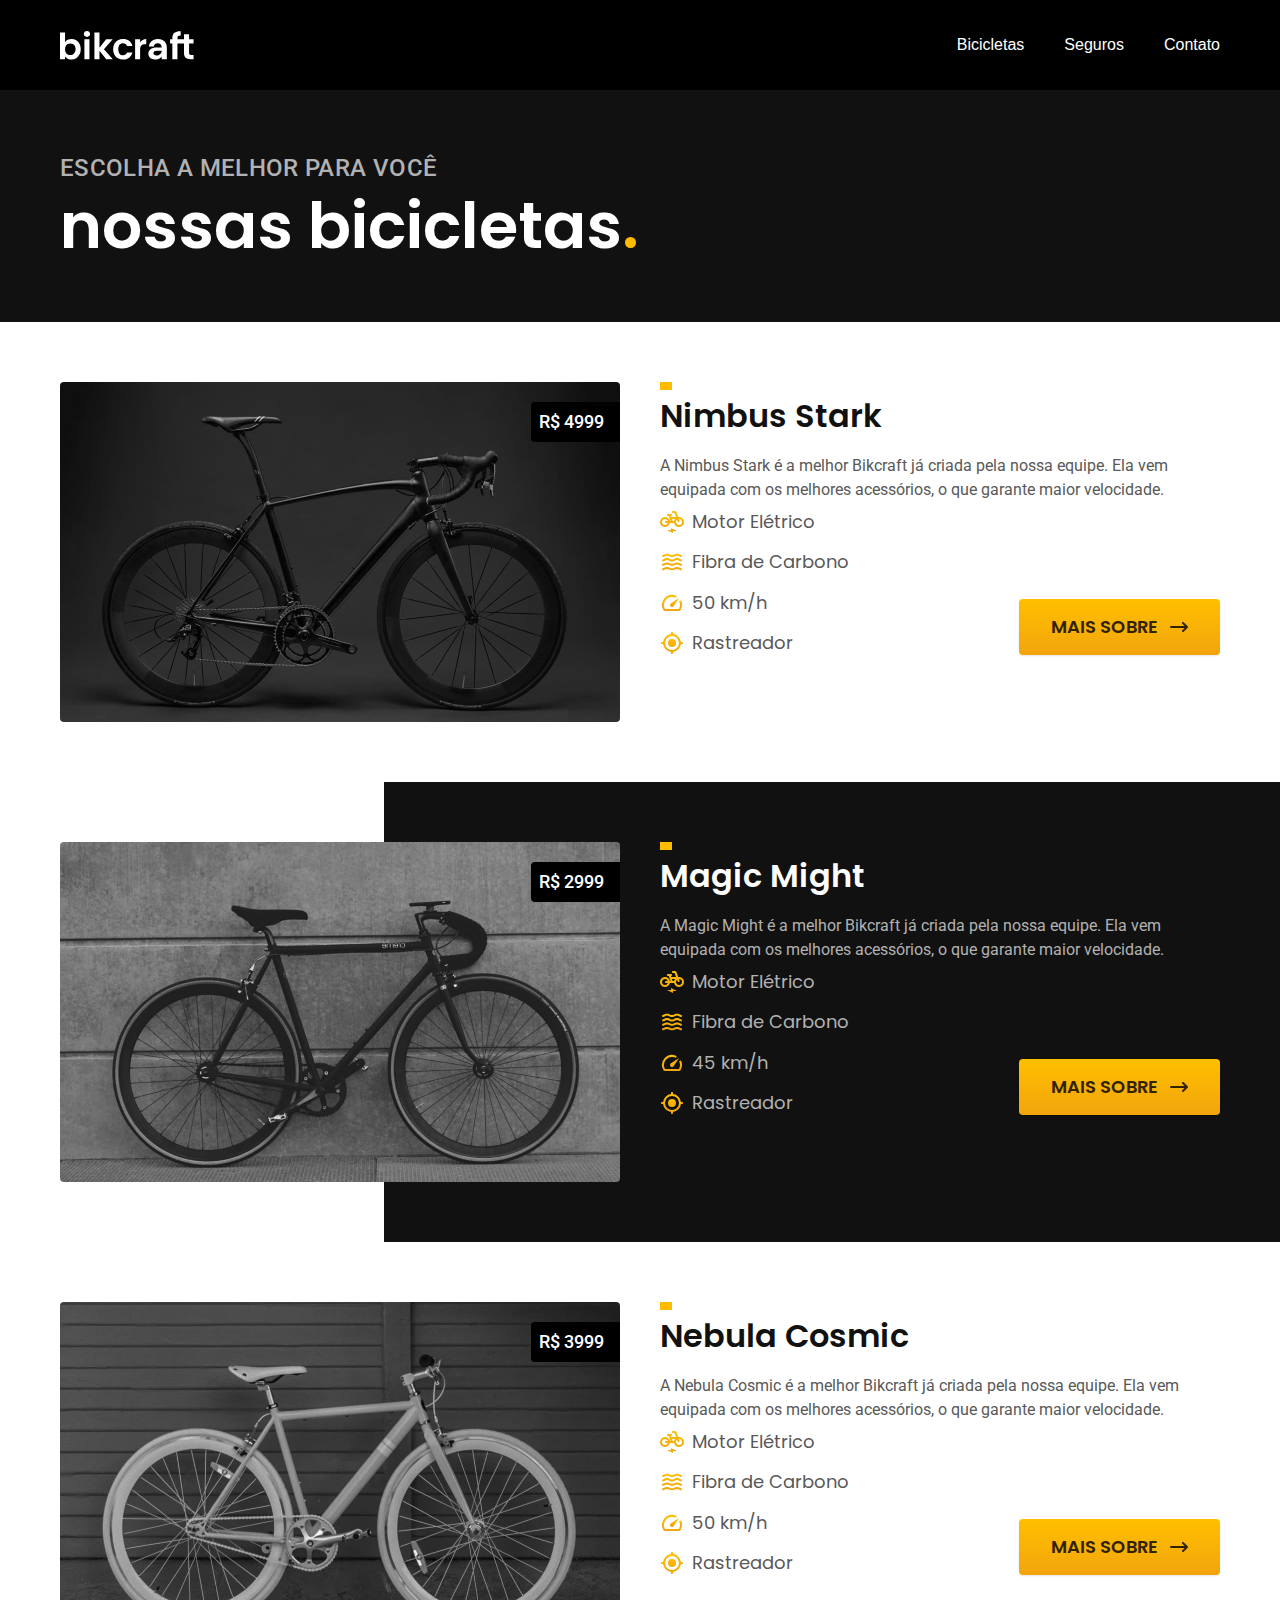
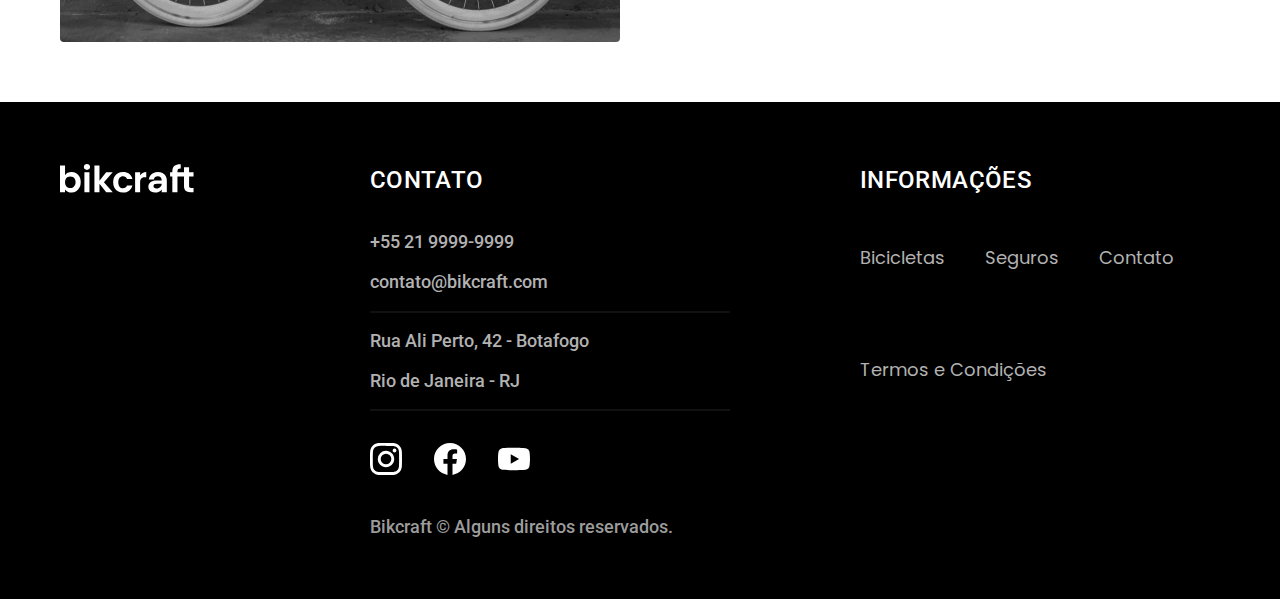
==== bicicletas.html @ cc9fa1a0 "Adição da página bicicletas" ====
<!DOCTYPE html>
<html lang="pt-br">

<head>
  <meta charset="UTF-8">
  <meta name="viewport" content="width=device-width, initial-scale=1.0">
  <title>Bicicletas | Bikcraft</title>
  <meta name="description" content="Termos e condições Bikcraft.">
  <link rel="stylesheet" href="./css/style.css">
  <link rel="stylesheet" href="./css/header.css">

  <link rel="preconnect" href="https://fonts.googleapis.com">
  <link rel="preconnect" href="https://fonts.gstatic.com" crossorigin>
  <link href="https://fonts.googleapis.com/css2?family=Merriweather:ital,wght@1,900&family=Poppins:wght@400;600&family=Roboto:wght@400;500&display=swap" rel="stylesheet">
</head>

<body id="bicicletas">

  <header class="header-bg">
    <div class="header container">
      <a href="./">
        <img src="./img/bikcraft.svg" alt="bikcraft logo">
      </a>
      <nav aria-label="primaria">
        <ul class="header-menu cor-0 font-1m">
          <li><a href="./bicicletas.html">Bicicletas</a></li>
          <li><a href="./seguros.html">Seguros</a></li>
          <li><a href="./contato.html">Contato</a></li>
        </ul>
      </nav>
    </div>
  </header>

  <main>
    <div class="titulo-bg">
      <div class="titulo container">
        <p class="font-2-l-b cor-5">Escolha a melhor para você</p>
        <h1 class="font-1-xxl cor-0">nossas bicicletas<span class="cor-p1">.</span></h1>
      </div>
    </div>

    <div class="bicicletas container">
      <div class="bicicletas-imagem">
        <img src="./img/bicicletas/nimbus.jpg" alt="Bicicleta preta">
        <span class="font-2-m cor-0">R$ 4999</span>
      </div>
      <div class="bicicletas-conteudo">
        <h2 class="font-1-xl">Nimbus Stark</h2>
        <p class="font-2-s cor-8">A Nimbus Stark é a melhor Bikcraft já criada pela nossa equipe. Ela vem equipada com os melhores acessórios, o que garante maior velocidade.</p>
        <ul class="font-1-m cor-8">
          <li>
            <img src="./img/icones/eletrica.svg" alt="">
            Motor Elétrico
          </li>
          <li>
            <img src="./img/icones/carbono.svg" alt="">
            Fibra de Carbono
          </li>
          <li>
            <img src="./img/icones/velocidade.svg" alt="">
            50 km/h
          </li>
          <li>
            <img src="./img/icones/rastreador.svg" alt="">
            Rastreador
          </li>
        </ul>
        <a class="botao seta" href="./bicicletas/nimbus.html">Mais Sobre</a>
      </div>
    </div>

    <div class="bicicletas-bg">
      <div class="bicicletas container">
        <div class="bicicletas-imagem">
          <img src="./img/bicicletas/magic.jpg" alt="Bicicleta preta">
          <span class="font-2-m cor-0">R$ 2999</span>
        </div>
        <div class="bicicletas-conteudo">
          <h2 class="font-1-xl cor-0">Magic Might</h2>
          <p class="font-2-s cor-5">A Magic Might é a melhor Bikcraft já criada pela nossa equipe. Ela vem equipada com os melhores acessórios, o que garante maior velocidade.</p>
          <ul class="font-1-m cor-5">
            <li>
              <img src="./img/icones/eletrica.svg" alt="">
              Motor Elétrico
            </li>
            <li>
              <img src="./img/icones/carbono.svg" alt="">
              Fibra de Carbono
            </li>
            <li>
              <img src="./img/icones/velocidade.svg" alt="">
              45 km/h
            </li>
            <li>
              <img src="./img/icones/rastreador.svg" alt="">
              Rastreador
            </li>
          </ul>
          <a class="botao seta" href="./bicicletas/magic.html">Mais Sobre</a>
        </div>
      </div>
    </div>

    <div class="bicicletas container">
      <div class="bicicletas-imagem">
        <img src="./img/bicicletas/nebula.jpg" alt="Bicicleta preta">
        <span class="font-2-m cor-0">R$ 3999</span>
      </div>
      <div class="bicicletas-conteudo">
        <h2 class="font-1-xl">Nebula Cosmic</h2>
        <p class="font-2-s cor-8">A Nebula Cosmic é a melhor Bikcraft já criada pela nossa equipe. Ela vem equipada com os melhores acessórios, o que garante maior velocidade.</p>
        <ul class="font-1-m cor-8">
          <li>
            <img src="./img/icones/eletrica.svg" alt="">
            Motor Elétrico
          </li>
          <li>
            <img src="./img/icones/carbono.svg" alt="">
            Fibra de Carbono
          </li>
          <li>
            <img src="./img/icones/velocidade.svg" alt="">
            50 km/h
          </li>
          <li>
            <img src="./img/icones/rastreador.svg" alt="">
            Rastreador
          </li>
        </ul>
        <a class="botao seta" href="./bicicletas/nebula.html">Mais Sobre</a>
      </div>
    </div>

  </main>

  <footer class="footer-bg">
    <div class="footer container">
      <img src="./img/bikcraft.svg" alt="Bikcraft">
      <div class="footer-contato">
        <h3 class="font-2-l-b cor-0">CONTATO</h3>
        <ul class="font-2-m cor-5">
          <li><a href="tel:+552199999999">+55 21 9999-9999</a></li>
          <li><a href="mailto:contato@bikcraft.com">contato@bikcraft.com</a></li>
          <li>Rua Ali Perto, 42 - Botafogo</li>
          <li>Rio de Janeira - RJ</li>
        </ul>
        <div class="footer-redes">
          <a href="./">
            <img src="./img/redes/instagram.svg" alt="">
          </a>
          <a href="./">
            <img src="./img/redes/facebook.svg" alt="">
          </a>
          <a href="./">
            <img src="./img/redes/youtube.svg" alt="">
          </a>
        </div>

        <p class="footer-copy font-2-m cor-6">Bikcraft © Alguns direitos reservados.</p>
      </div>
      <div class="footer-informacoes">
        <h3 class="font-2-l-b cor-0">informações</h3>
        <nav>
          <ul class="header-menu font-1-m cor-5">
            <li><a href="./bicicletas.html">Bicicletas</a></li>
            <li><a href="./seguros.html">Seguros</a></li>
            <li><a href="./contato.html">Contato</a></li>
            <li><a href="./termos.html">Termos e Condições</a></li>
          </ul>
        </nav>
      </div>
    </div>
  </footer>
</body>


</body>

</html>
---- css/style.css ----
@import "./global/global.css";
@import "./utilidades/tipografia.css";
@import "./utilidades/cores.css";

@import "./global/header.css";
@import "./global/footer.css";

/* Utilidades */
@import "./utilidades/componentes.css";

/* Home */

@import "./home/introducao.css";
@import "./home/tecnologia.css";
@import "./home/parceiros.css";
@import "./home/depoimento.css";

/* Bicicletas */

@import "./bicicletas/bicicletas-lista.css";
@import "./bicicletas/bicicletas.css";

/* Seguros */

@import "./seguros/seguros.css";

/* Termos */

@import "./termos/termos.css";
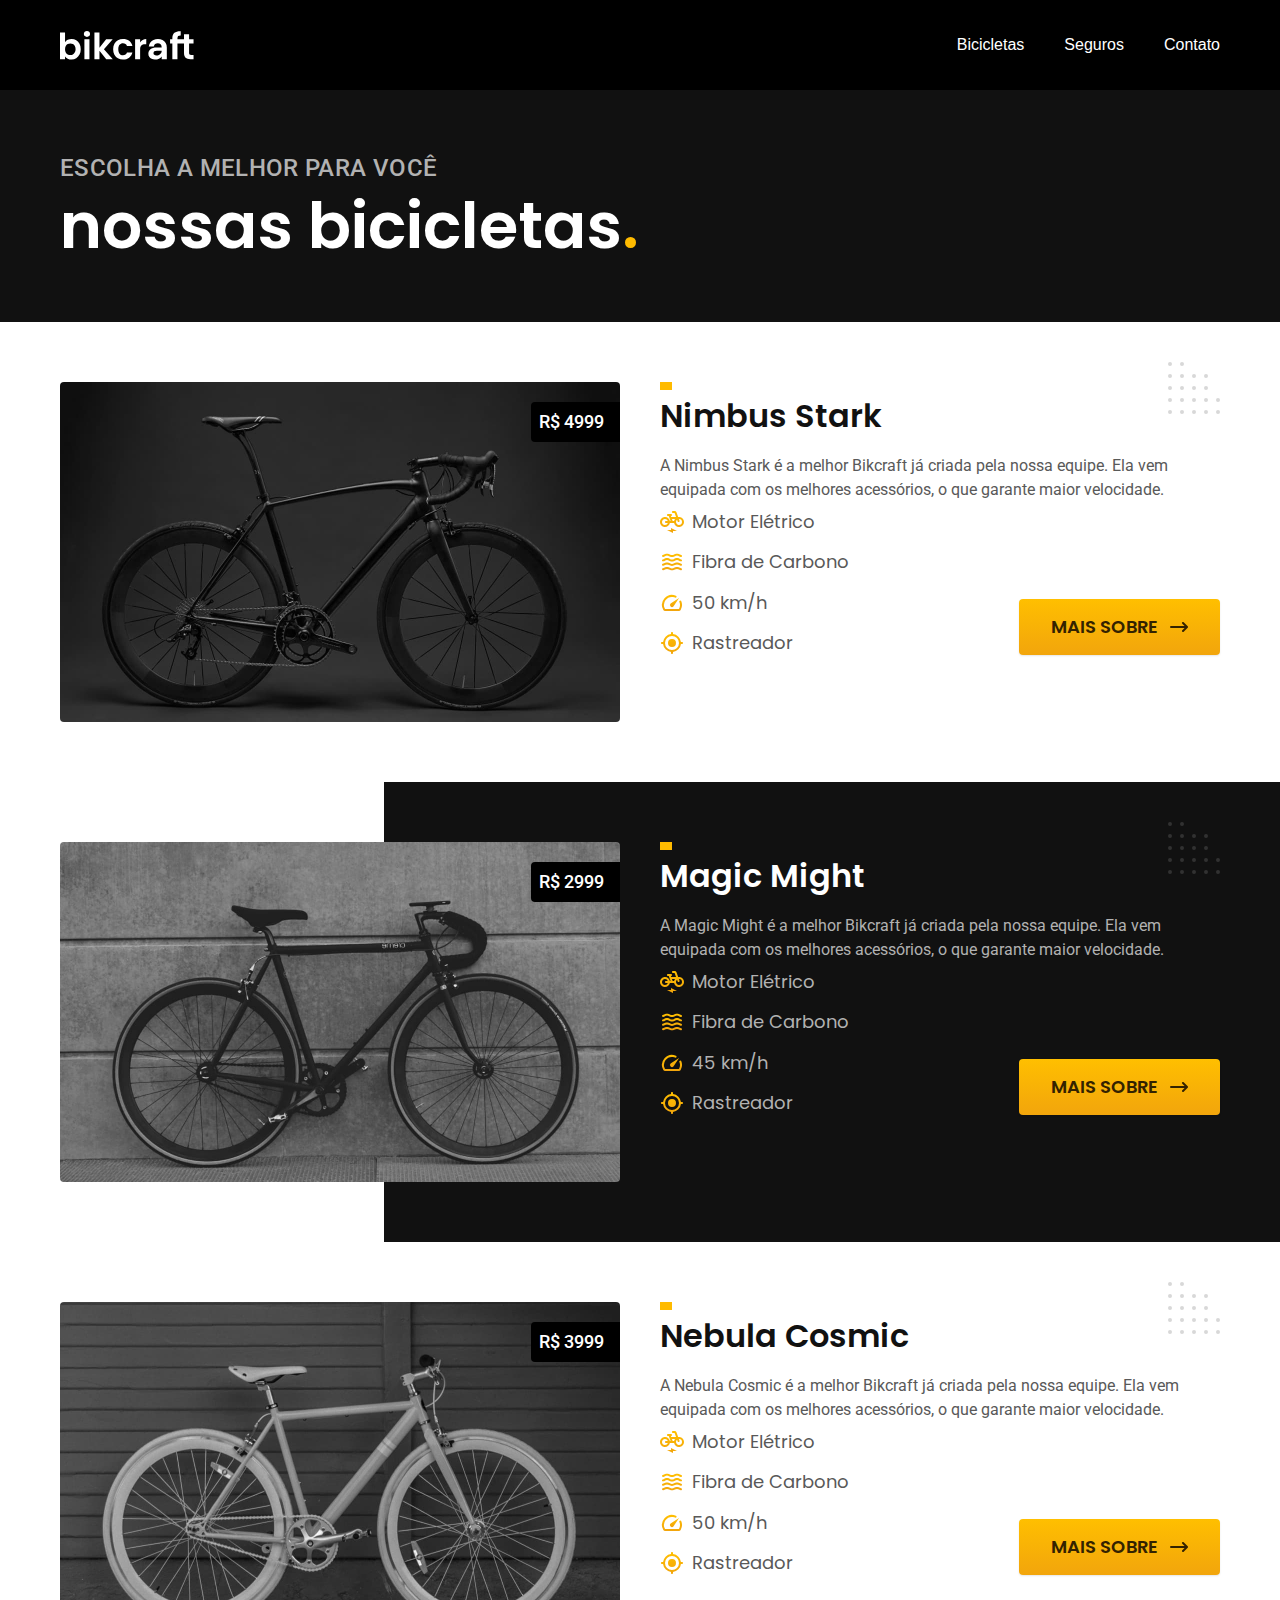
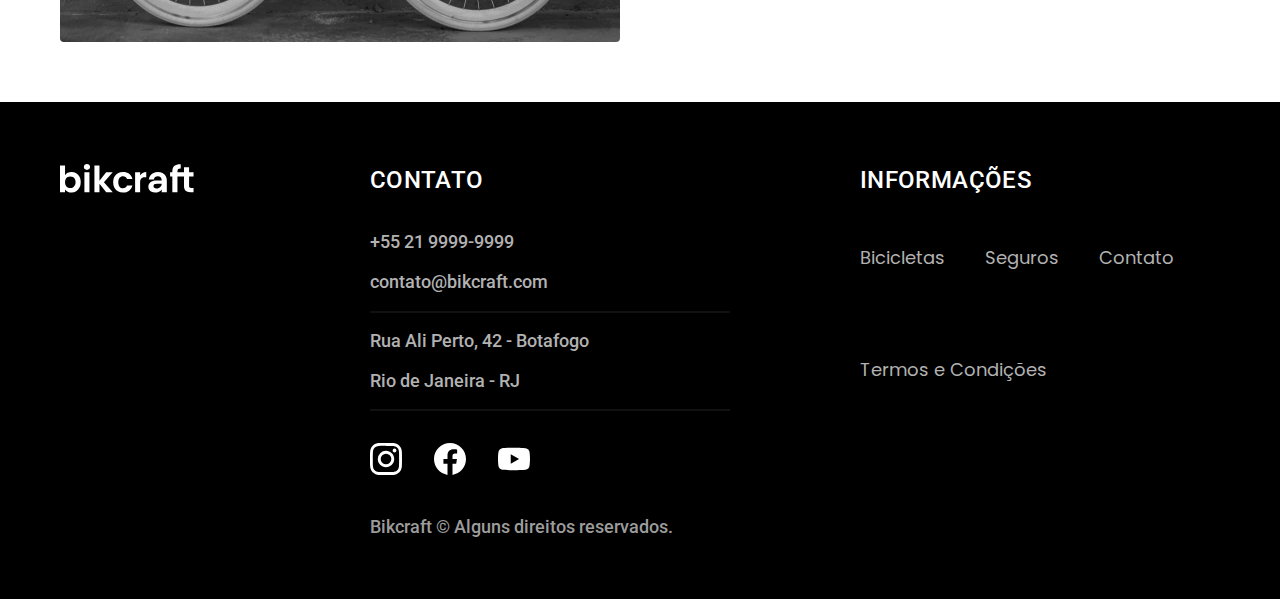
==== commit 79290da4: "Commit final com o site em todas as abas prontas, otimizadas e responsivas." ====
--- a/bicicletas.html
+++ b/bicicletas.html
@@ -6,6 +6,7 @@
   <meta name="viewport" content="width=device-width, initial-scale=1.0">
   <title>Bicicletas | Bikcraft</title>
   <meta name="description" content="Termos e condições Bikcraft.">
+  <link rel="preload" href="./css/style.css" as="style">
   <link rel="stylesheet" href="./css/style.css">
   <link rel="stylesheet" href="./css/header.css">
 
--- a/css/style.css
+++ b/css/style.css
@@ -7,6 +7,7 @@
 
 /* Utilidades */
 @import "./utilidades/componentes.css";
+@import "./utilidades/formulario.css";
 
 /* Home */
 
@@ -20,9 +21,25 @@
 @import "./bicicletas/bicicletas-lista.css";
 @import "./bicicletas/bicicletas.css";
 
+/* Bicicleta */
+
+@import "./bicicleta/bicicleta.css";
+@import "./bicicleta/seguro.css";
+
 /* Seguros */
 
 @import "./seguros/seguros.css";
+@import "./seguros/vantagens.css";
+@import "./seguros/perguntas.css";
+
+/* Contato */
+
+@import "./contato/contato.css";
+@import "./contato/lojas.css";
+
+/* Orcamento */
+
+@import "./orcamento/orcamento.css";
 
 /* Termos */
 
--- a/css/style.css
+++ b/css/style.css
@@ -7,6 +7,7 @@
 
 /* Utilidades */
 @import "./utilidades/componentes.css";
+@import "./utilidades/formulario.css";
 
 /* Home */
 
@@ -20,9 +21,25 @@
 @import "./bicicletas/bicicletas-lista.css";
 @import "./bicicletas/bicicletas.css";
 
+/* Bicicleta */
+
+@import "./bicicleta/bicicleta.css";
+@import "./bicicleta/seguro.css";
+
 /* Seguros */
 
 @import "./seguros/seguros.css";
+@import "./seguros/vantagens.css";
+@import "./seguros/perguntas.css";
+
+/* Contato */
+
+@import "./contato/contato.css";
+@import "./contato/lojas.css";
+
+/* Orcamento */
+
+@import "./orcamento/orcamento.css";
 
 /* Termos */
 
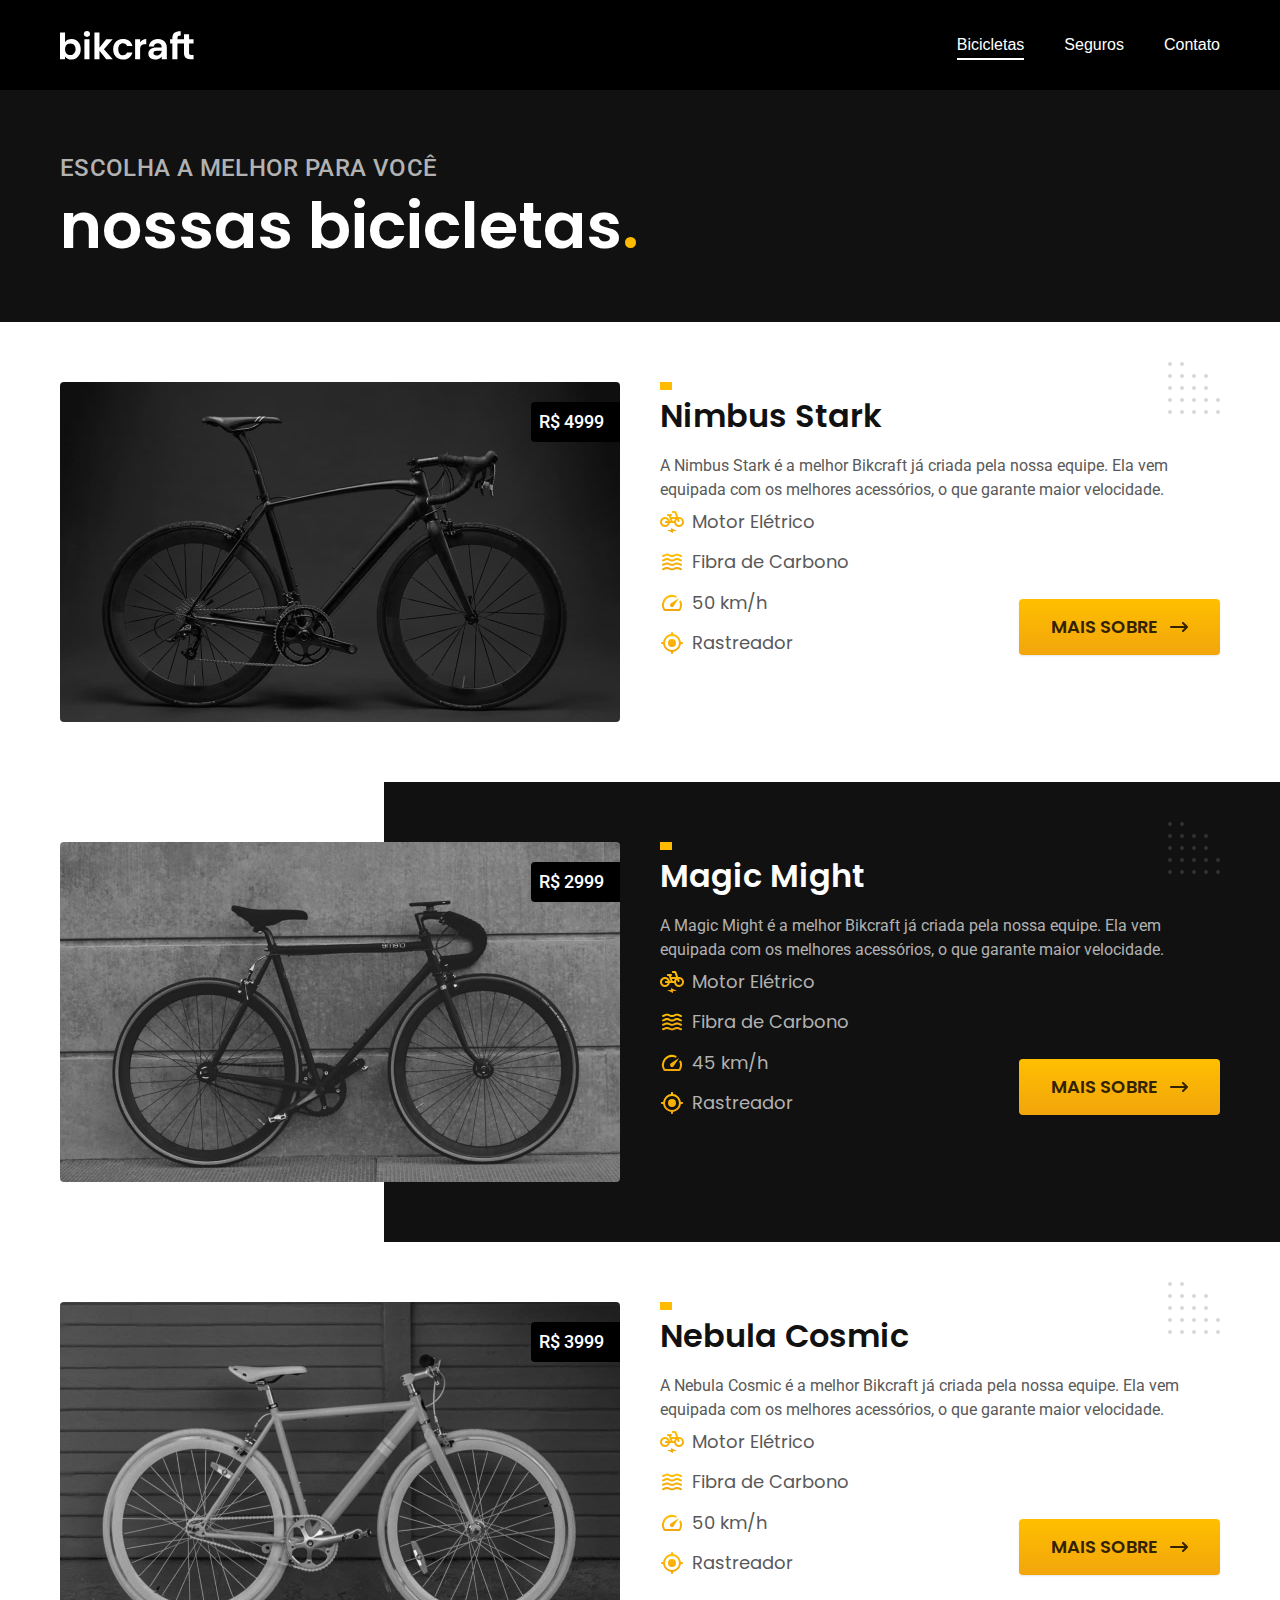
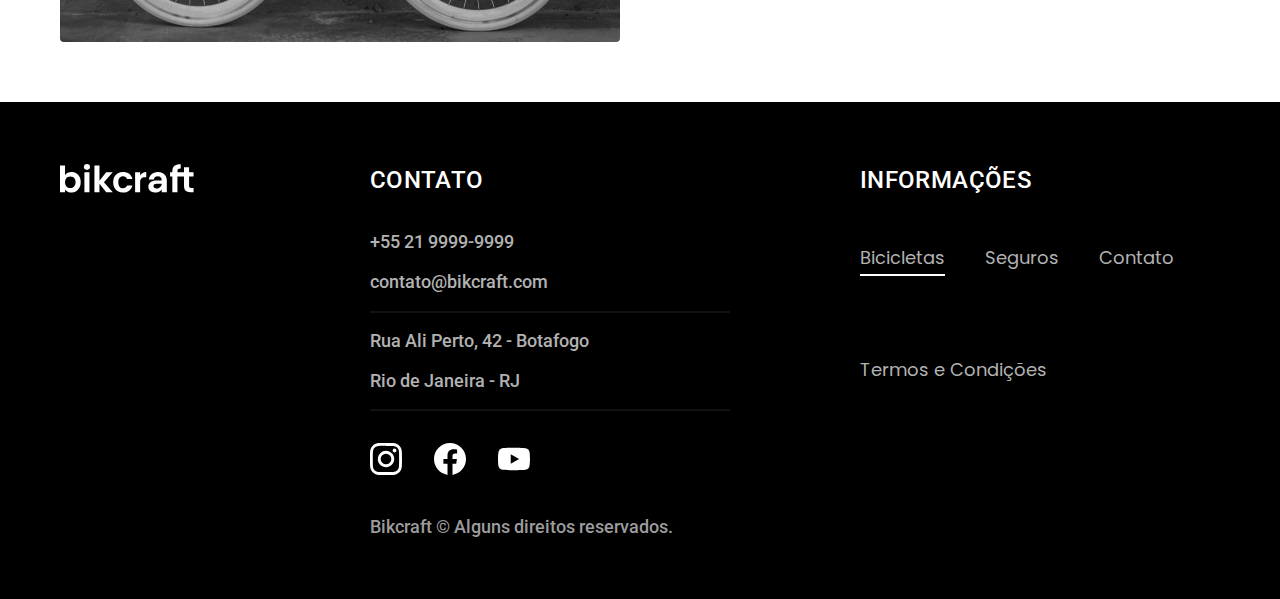
==== commit 63736676: "Atualização com JS" ====
--- a/bicicletas.html
+++ b/bicicletas.html
@@ -6,6 +6,7 @@
   <meta name="viewport" content="width=device-width, initial-scale=1.0">
   <title>Bicicletas | Bikcraft</title>
   <meta name="description" content="Termos e condições Bikcraft.">
+  <link rel="icon" href="./favicon.svg" type="image/svg+xml">
   <link rel="preload" href="./css/style.css" as="style">
   <link rel="stylesheet" href="./css/style.css">
   <link rel="stylesheet" href="./css/header.css">
@@ -13,6 +14,9 @@
   <link rel="preconnect" href="https://fonts.googleapis.com">
   <link rel="preconnect" href="https://fonts.gstatic.com" crossorigin>
   <link href="https://fonts.googleapis.com/css2?family=Merriweather:ital,wght@1,900&family=Poppins:wght@400;600&family=Roboto:wght@400;500&display=swap" rel="stylesheet">
+  <script>
+    document.documentElement.classList.add('js');
+  </script>
 </head>
 
 <body id="bicicletas">
@@ -172,9 +176,11 @@
       </div>
     </div>
   </footer>
+  <script src="./js/script.js"></script>
 </body>
 
 
+<script src="./js/script.js"></script>
 </body>
 
 </html>--- a/css/style.css
+++ b/css/style.css
@@ -1,9 +1,10 @@
 @import "./global/global.css";
 @import "./utilidades/tipografia.css";
 @import "./utilidades/cores.css";
+@import "./utilidades/animacao.css";
 
+@import "./global/footer.css";
 @import "./global/header.css";
-@import "./global/footer.css";
 
 /* Utilidades */
 @import "./utilidades/componentes.css";
--- a/css/style.css
+++ b/css/style.css
@@ -1,9 +1,10 @@
 @import "./global/global.css";
 @import "./utilidades/tipografia.css";
 @import "./utilidades/cores.css";
+@import "./utilidades/animacao.css";
 
+@import "./global/footer.css";
 @import "./global/header.css";
-@import "./global/footer.css";
 
 /* Utilidades */
 @import "./utilidades/componentes.css";
